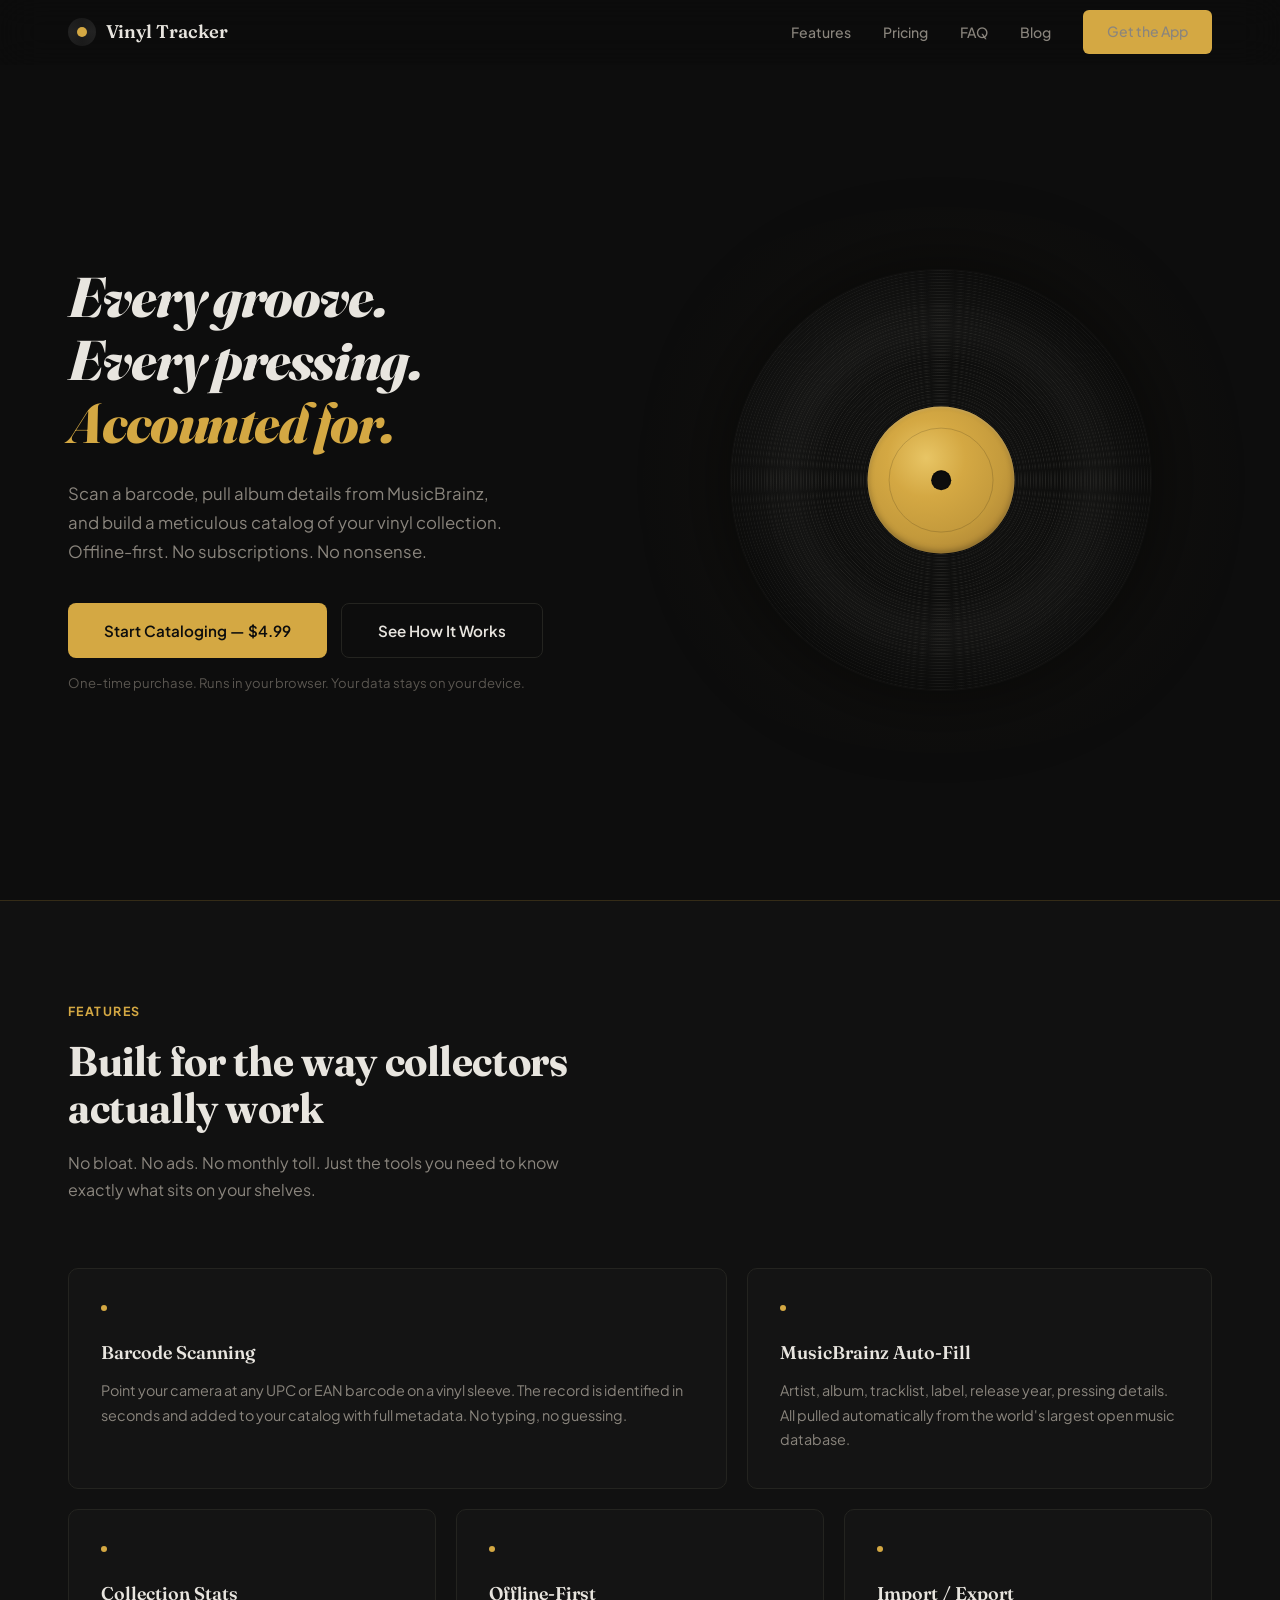
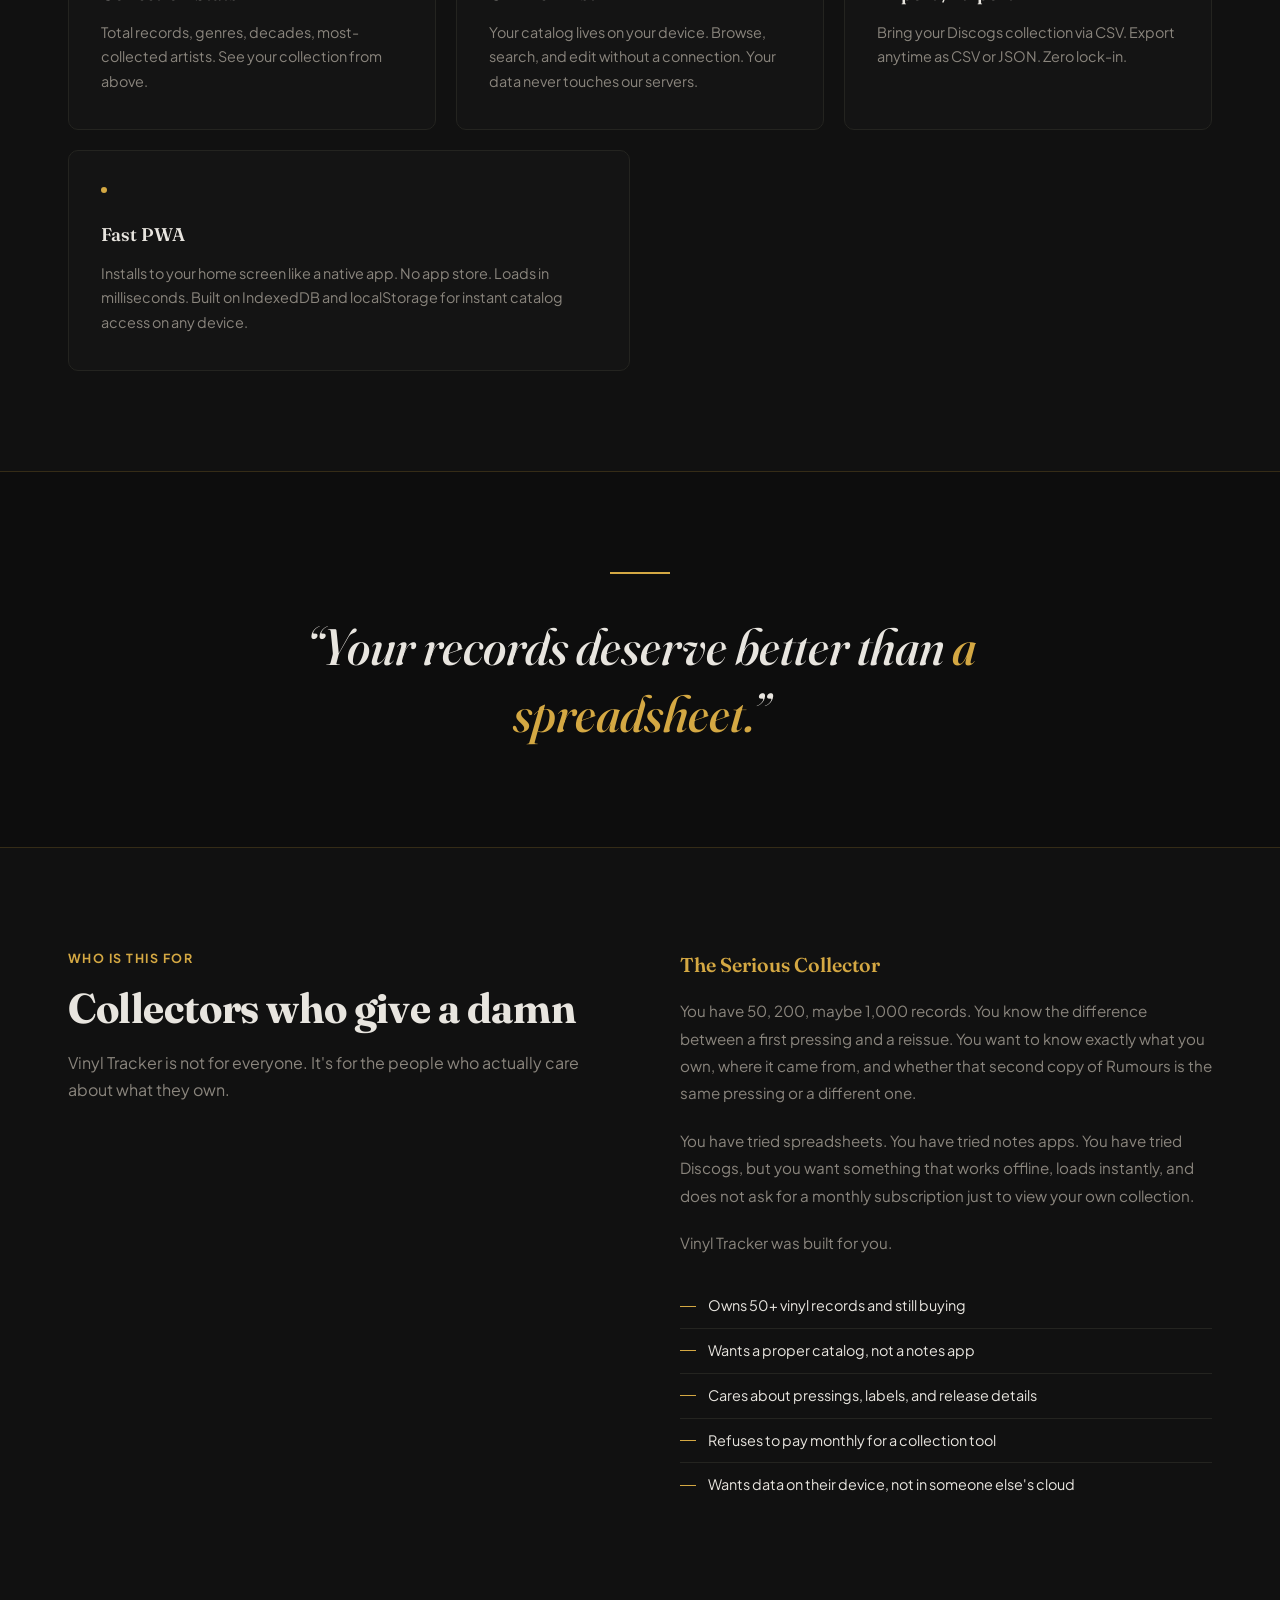
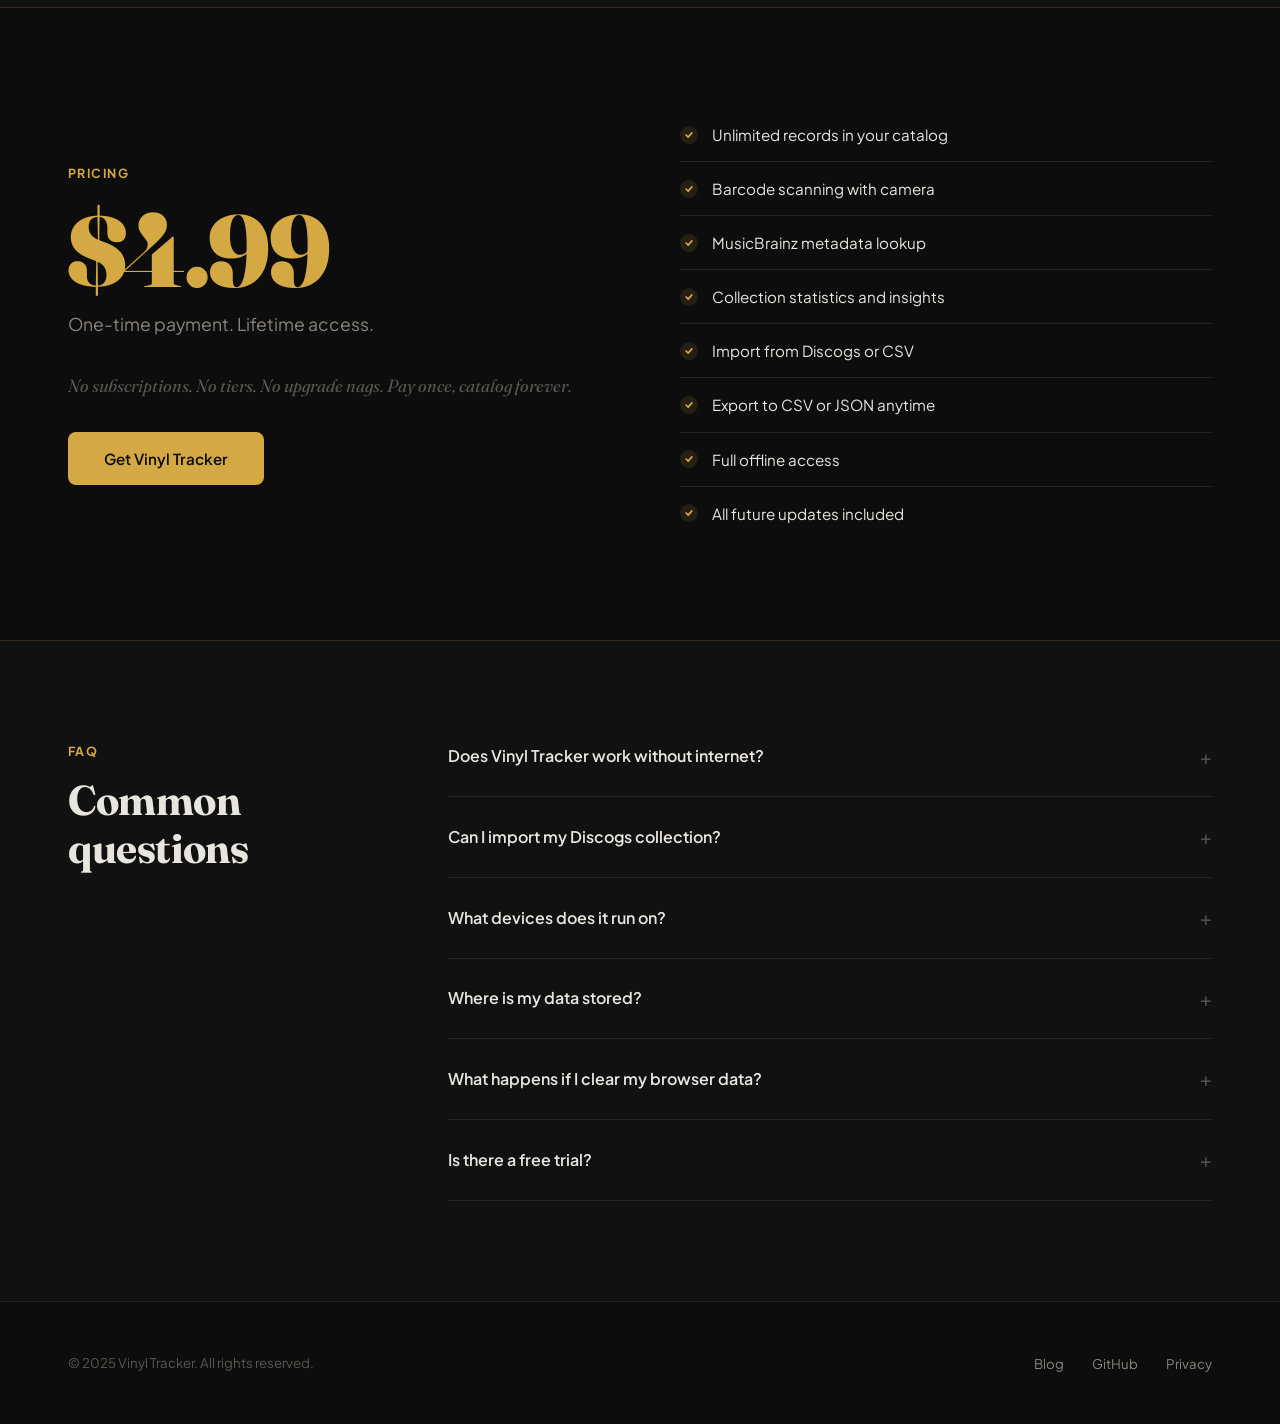
==== index.html @ 0a513fd3 "Redesign: new landing page with favicon" ====
<!DOCTYPE html>
<html lang="en">
<head>
    <meta charset="UTF-8">
    <meta name="viewport" content="width=device-width, initial-scale=1.0">
    <title>Vinyl Tracker — Catalog Your Record Collection Instantly</title>
    <meta name="description" content="Vinyl Tracker is the easiest way to catalog, organize, and track your vinyl record collection. Scan barcodes, get album details from MusicBrainz, and manage your collection offline.">
    <meta name="keywords" content="vinyl tracker, record collection app, vinyl catalog, barcode scanner vinyl, MusicBrainz, vinyl collection manager">
    <meta name="author" content="Vinyl Tracker">
    <meta name="robots" content="index, follow">
    <link rel="canonical" href="https://vinyltracker.app/">
    <meta property="og:type" content="website">
    <meta property="og:title" content="Vinyl Tracker — Catalog Your Record Collection Instantly">
    <meta property="og:description" content="Scan barcodes, pull album data from MusicBrainz, and manage your entire vinyl collection offline. One-time purchase, no subscriptions.">
    <meta property="og:url" content="https://vinyltracker.app/">
    <meta property="og:site_name" content="Vinyl Tracker">
    <meta property="og:image" content="https://vinyltracker.app/og-image.png">
    <meta property="og:image:width" content="1200">
    <meta property="og:image:height" content="630">
    <meta name="twitter:card" content="summary_large_image">
    <meta name="twitter:title" content="Vinyl Tracker — Catalog Your Record Collection Instantly">
    <meta name="twitter:description" content="Scan barcodes, pull album data from MusicBrainz, and manage your entire vinyl collection offline.">
    <meta name="twitter:image" content="https://vinyltracker.app/og-image.png">
    <link rel="icon" type="image/svg+xml" href="favicon.svg">
    <link rel="apple-touch-icon" href="apple-touch-icon.png">
    <script type="application/ld+json">
    {
        "@context": "https://schema.org",
        "@type": "SoftwareApplication",
        "name": "Vinyl Tracker",
        "description": "A progressive web app for vinyl record collectors. Scan barcodes, get album details from MusicBrainz, manage your collection offline.",
        "applicationCategory": "MultimediaApplication",
        "operatingSystem": "Web",
        "offers": {
            "@type": "Offer",
            "price": "4.99",
            "priceCurrency": "USD"
        },
        "featureList": ["Barcode scanning","MusicBrainz API integration","Offline-first architecture","Collection statistics","Import and export","Collection management"],
        "url": "https://vinyltracker.app"
    }
    </script>
    <link rel="preconnect" href="https://fonts.googleapis.com">
    <link rel="preconnect" href="https://fonts.gstatic.com" crossorigin>
    <link href="https://fonts.googleapis.com/css2?family=Fraunces:ital,opsz,wght@0,9..144,300..900;1,9..144,300..900&family=Plus+Jakarta+Sans:wght@400;500;600;700&display=swap" rel="stylesheet">
    <style>
        /* === RESET & VARIABLES === */
        *, *::before, *::after { margin: 0; padding: 0; box-sizing: border-box; }

        :root {
            --gold: #D4A843;
            --gold-dim: #C49A3C;
            --gold-dark: #a07830;
            --gold-glow: rgba(212, 168, 67, 0.12);
            --gold-glow-strong: rgba(212, 168, 67, 0.25);
            --bg-deep: #0D0D0D;
            --bg: #111111;
            --bg-raised: #141414;
            --bg-card: #1a1a1a;
            --bg-card-hover: #1f1f1f;
            --text: #e8e5df;
            --text-muted: #8a857d;
            --text-dim: #5a5650;
            --border: #242420;
            --border-gold: rgba(212, 168, 67, 0.15);
            --rule: rgba(212, 168, 67, 0.2);
            --font-display: 'Fraunces', Georgia, serif;
            --font-body: 'Plus Jakarta Sans', -apple-system, sans-serif;
        }

        html { scroll-behavior: smooth; }

        body {
            font-family: var(--font-body);
            background: var(--bg-deep);
            color: var(--text);
            line-height: 1.65;
            -webkit-font-smoothing: antialiased;
            -moz-osx-font-smoothing: grayscale;
        }

        a { color: inherit; text-decoration: none; }
        img { max-width: 100%; display: block; }

        .container {
            max-width: 1200px;
            margin: 0 auto;
            padding: 0 28px;
        }

        /* === SECTION DIVIDER === */
        .divider {
            border: none;
            height: 1px;
            background: var(--rule);
            margin: 0;
        }

        /* === NAV === */
        nav {
            position: fixed;
            top: 0;
            left: 0;
            right: 0;
            z-index: 100;
            background: rgba(13, 13, 13, 0.6);
            backdrop-filter: blur(20px);
            -webkit-backdrop-filter: blur(20px);
            border-bottom: 1px solid transparent;
            transition: background 0.3s, border-color 0.3s;
        }

        nav.scrolled {
            background: rgba(13, 13, 13, 0.95);
            border-bottom-color: var(--border);
        }

        nav .container {
            display: flex;
            align-items: center;
            justify-content: space-between;
            height: 64px;
        }

        .logo {
            font-family: var(--font-display);
            font-weight: 600;
            font-size: 1.15rem;
            display: flex;
            align-items: center;
            gap: 10px;
            color: var(--text);
        }

        .logo-mark {
            width: 28px;
            height: 28px;
            border-radius: 50%;
            background: conic-gradient(from 0deg, #1a1a1a, #222, #1a1a1a, #222, #1a1a1a);
            position: relative;
            display: flex;
            align-items: center;
            justify-content: center;
        }

        .logo-mark::after {
            content: '';
            width: 10px;
            height: 10px;
            border-radius: 50%;
            background: var(--gold);
        }

        .nav-links {
            display: flex;
            align-items: center;
            gap: 32px;
            list-style: none;
        }

        .nav-links a {
            font-size: 0.88rem;
            font-weight: 500;
            color: var(--text-muted);
            transition: color 0.2s;
        }

        .nav-links a:hover { color: var(--text); }

        .btn {
            display: inline-flex;
            align-items: center;
            justify-content: center;
            padding: 10px 24px;
            border-radius: 6px;
            font-weight: 600;
            font-size: 0.88rem;
            border: none;
            cursor: pointer;
            transition: all 0.25s;
            font-family: var(--font-body);
        }

        .btn-gold {
            background: var(--gold);
            color: #0D0D0D;
        }

        .btn-gold:hover {
            background: #e0b550;
            box-shadow: 0 4px 24px rgba(212, 168, 67, 0.3);
            transform: translateY(-1px);
        }

        .btn-outline {
            background: transparent;
            color: var(--text);
            border: 1px solid var(--border);
        }

        .btn-outline:hover {
            border-color: var(--gold-dim);
            color: var(--gold);
        }

        .btn-lg {
            padding: 14px 36px;
            font-size: 0.95rem;
            border-radius: 8px;
        }

        .menu-toggle {
            display: none;
            background: none;
            border: none;
            color: var(--text);
            cursor: pointer;
            padding: 4px;
        }

        /* === HERO SPLIT SCREEN === */
        .hero {
            padding: 140px 0 80px;
            min-height: 100vh;
            display: flex;
            align-items: center;
            position: relative;
            overflow: hidden;
        }

        .hero .container {
            display: grid;
            grid-template-columns: 1fr 1fr;
            gap: 60px;
            align-items: center;
            width: 100%;
        }

        .hero-content {
            max-width: 540px;
        }

        .hero h1 {
            font-family: var(--font-display);
            font-size: clamp(2.4rem, 4.5vw, 3.5rem);
            font-weight: 800;
            line-height: 1.12;
            letter-spacing: -0.02em;
            margin-bottom: 24px;
            color: var(--text);
            font-style: italic;
            font-variation-settings: 'opsz' 144;
        }

        .hero h1 .gold {
            color: var(--gold);
        }

        .hero-sub {
            font-size: 1.05rem;
            color: var(--text-muted);
            line-height: 1.75;
            margin-bottom: 36px;
            max-width: 440px;
        }

        .hero-buttons {
            display: flex;
            gap: 14px;
            flex-wrap: wrap;
        }

        .hero-price-note {
            margin-top: 14px;
            font-size: 0.82rem;
            color: var(--text-dim);
        }

        /* === VINYL RECORD VISUAL === */
        .hero-visual {
            display: flex;
            align-items: center;
            justify-content: center;
            position: relative;
        }

        .vinyl-record {
            width: min(420px, 40vw);
            height: min(420px, 40vw);
            border-radius: 50%;
            position: relative;
            animation: spin 20s linear infinite;
            flex-shrink: 0;
        }

        @keyframes spin {
            from { transform: rotate(0deg); }
            to { transform: rotate(360deg); }
        }

        .vinyl-record .disc {
            position: absolute;
            inset: 0;
            border-radius: 50%;
            background:
                repeating-radial-gradient(
                    circle at center,
                    transparent 0px,
                    transparent 2px,
                    rgba(40, 40, 38, 0.6) 2.5px,
                    transparent 3px
                ),
                radial-gradient(
                    circle at center,
                    #1a1a18 0%,
                    #111110 20%,
                    #0e0e0d 40%,
                    #151514 50%,
                    #111110 60%,
                    #0e0e0d 80%,
                    #1a1a18 100%
                );
            box-shadow:
                inset 0 0 60px rgba(0, 0, 0, 0.5),
                0 0 80px rgba(0, 0, 0, 0.6),
                0 0 0 1px rgba(255, 255, 255, 0.03);
        }

        /* Subtle light reflection on the record surface */
        .vinyl-record .disc::before {
            content: '';
            position: absolute;
            inset: 0;
            border-radius: 50%;
            background: linear-gradient(
                135deg,
                rgba(255, 255, 255, 0.03) 0%,
                transparent 40%,
                transparent 60%,
                rgba(255, 255, 255, 0.015) 100%
            );
            z-index: 1;
        }

        /* Extra groove detail */
        .vinyl-record .disc::after {
            content: '';
            position: absolute;
            inset: 8%;
            border-radius: 50%;
            background: repeating-radial-gradient(
                circle at center,
                transparent 0px,
                transparent 4px,
                rgba(50, 48, 44, 0.3) 4.5px,
                transparent 5px
            );
            z-index: 1;
        }

        .vinyl-record .label {
            position: absolute;
            top: 50%;
            left: 50%;
            transform: translate(-50%, -50%);
            width: 35%;
            height: 35%;
            border-radius: 50%;
            background: radial-gradient(
                circle at 40% 35%,
                #e8c565 0%,
                #D4A843 30%,
                #C49A3C 60%,
                #a07830 100%
            );
            z-index: 2;
            box-shadow:
                inset 0 1px 3px rgba(255, 255, 255, 0.2),
                inset 0 -2px 6px rgba(0, 0, 0, 0.3),
                0 0 0 1px rgba(0, 0, 0, 0.3);
        }

        .vinyl-record .label::before {
            content: '';
            position: absolute;
            top: 50%;
            left: 50%;
            transform: translate(-50%, -50%);
            width: 14%;
            height: 14%;
            border-radius: 50%;
            background: var(--bg-deep);
            box-shadow: inset 0 1px 2px rgba(0, 0, 0, 0.5);
            z-index: 3;
        }

        /* Label text ring */
        .vinyl-record .label::after {
            content: '';
            position: absolute;
            top: 50%;
            left: 50%;
            transform: translate(-50%, -50%);
            width: 72%;
            height: 72%;
            border-radius: 50%;
            border: 0.5px solid rgba(0, 0, 0, 0.15);
            z-index: 3;
        }

        /* Ambient glow behind the record */
        .hero-visual::before {
            content: '';
            position: absolute;
            width: 130%;
            height: 130%;
            border-radius: 50%;
            background: radial-gradient(
                circle,
                rgba(212, 168, 67, 0.06) 0%,
                rgba(212, 168, 67, 0.02) 40%,
                transparent 70%
            );
            z-index: -1;
        }

        /* === FEATURES OFFSET GRID === */
        .features-section {
            padding: 100px 0;
            background: var(--bg);
        }

        .features-section .section-intro {
            margin-bottom: 64px;
            max-width: 500px;
        }

        .section-label {
            font-family: var(--font-body);
            font-size: 0.78rem;
            font-weight: 700;
            color: var(--gold);
            text-transform: uppercase;
            letter-spacing: 0.12em;
            margin-bottom: 16px;
        }

        .section-title {
            font-family: var(--font-display);
            font-size: clamp(1.8rem, 3.5vw, 2.6rem);
            font-weight: 700;
            line-height: 1.15;
            letter-spacing: -0.01em;
            margin-bottom: 16px;
            font-variation-settings: 'opsz' 72;
        }

        .section-sub {
            color: var(--text-muted);
            font-size: 1rem;
            line-height: 1.7;
        }

        .features-grid {
            display: grid;
            grid-template-columns: repeat(12, 1fr);
            grid-template-rows: auto;
            gap: 20px;
        }

        .feature-item {
            background: var(--bg-raised);
            border: 1px solid var(--border);
            border-radius: 10px;
            padding: 36px 32px;
            transition: border-color 0.3s, transform 0.3s;
        }

        .feature-item:hover {
            border-color: var(--border-gold);
            transform: translateY(-2px);
        }

        .feature-item:nth-child(1) { grid-column: 1 / 8; }
        .feature-item:nth-child(2) { grid-column: 8 / 13; }
        .feature-item:nth-child(3) { grid-column: 1 / 5; }
        .feature-item:nth-child(4) { grid-column: 5 / 9; }
        .feature-item:nth-child(5) { grid-column: 9 / 13; }
        .feature-item:nth-child(6) { grid-column: 1 / 7; }

        .feature-item .feature-marker {
            display: inline-block;
            width: 6px;
            height: 6px;
            border-radius: 50%;
            background: var(--gold);
            margin-bottom: 20px;
        }

        .feature-item h3 {
            font-family: var(--font-display);
            font-size: 1.15rem;
            font-weight: 600;
            margin-bottom: 10px;
            font-variation-settings: 'opsz' 48;
        }

        .feature-item p {
            color: var(--text-muted);
            font-size: 0.9rem;
            line-height: 1.7;
        }

        /* === PULL QUOTE === */
        .pull-quote-section {
            padding: 100px 0;
            background: var(--bg-deep);
            text-align: center;
        }

        .pull-quote {
            font-family: var(--font-display);
            font-size: clamp(1.8rem, 4.5vw, 3.2rem);
            font-weight: 500;
            font-style: italic;
            line-height: 1.3;
            color: var(--text);
            max-width: 800px;
            margin: 0 auto;
            font-variation-settings: 'opsz' 144;
        }

        .pull-quote .gold { color: var(--gold); }

        .pull-quote-rule {
            width: 60px;
            height: 2px;
            background: var(--gold);
            border: none;
            margin: 0 auto 40px;
        }

        /* === WHO COLLECTS === */
        .persona-section {
            padding: 100px 0;
            background: var(--bg);
        }

        .persona-grid {
            display: grid;
            grid-template-columns: 1fr 1fr;
            gap: 80px;
            align-items: start;
        }

        .persona-text h3 {
            font-family: var(--font-display);
            font-size: 1.25rem;
            font-weight: 600;
            margin-bottom: 16px;
            color: var(--gold);
            font-variation-settings: 'opsz' 48;
        }

        .persona-text p {
            color: var(--text-muted);
            font-size: 0.95rem;
            line-height: 1.8;
            margin-bottom: 20px;
        }

        .persona-text p:last-child { margin-bottom: 0; }

        .persona-traits {
            list-style: none;
            margin-top: 28px;
        }

        .persona-traits li {
            padding: 10px 0;
            font-size: 0.9rem;
            color: var(--text);
            border-bottom: 1px solid var(--border);
            display: flex;
            align-items: center;
            gap: 12px;
        }

        .persona-traits li:last-child { border-bottom: none; }

        .trait-dash {
            width: 16px;
            height: 1px;
            background: var(--gold);
            flex-shrink: 0;
        }

        /* === PRICING SPLIT === */
        .pricing-section {
            padding: 100px 0;
            background: var(--bg-deep);
        }

        .pricing-split {
            display: grid;
            grid-template-columns: 1fr 1fr;
            gap: 80px;
            align-items: center;
        }

        .pricing-amount {
            text-align: left;
        }

        .pricing-amount .price-tag {
            font-family: var(--font-display);
            font-size: clamp(4rem, 8vw, 6.5rem);
            font-weight: 900;
            color: var(--gold);
            line-height: 1;
            letter-spacing: -0.03em;
            font-variation-settings: 'opsz' 144;
        }

        .pricing-amount .price-label {
            font-size: 1.1rem;
            color: var(--text-muted);
            margin-top: 8px;
            margin-bottom: 32px;
        }

        .pricing-amount .price-tagline {
            font-family: var(--font-display);
            font-size: 1.1rem;
            font-style: italic;
            color: var(--text-dim);
            margin-bottom: 32px;
            font-variation-settings: 'opsz' 72;
        }

        .pricing-features {
            list-style: none;
        }

        .pricing-features li {
            padding: 14px 0;
            font-size: 0.95rem;
            display: flex;
            align-items: center;
            gap: 14px;
            border-bottom: 1px solid var(--border);
            color: var(--text);
        }

        .pricing-features li:last-child { border-bottom: none; }

        .check-mark {
            width: 18px;
            height: 18px;
            border-radius: 50%;
            background: var(--gold-glow);
            display: flex;
            align-items: center;
            justify-content: center;
            flex-shrink: 0;
        }

        .check-mark svg {
            width: 10px;
            height: 10px;
        }

        /* === FAQ === */
        .faq-section {
            padding: 100px 0;
            background: var(--bg);
        }

        .faq-layout {
            display: grid;
            grid-template-columns: 300px 1fr;
            gap: 80px;
            align-items: start;
        }

        .faq-list {
            width: 100%;
        }

        .faq-item {
            border-bottom: 1px solid var(--border);
            padding: 24px 0;
        }

        .faq-item:first-child { padding-top: 0; }

        .faq-item summary {
            font-weight: 600;
            font-size: 1rem;
            cursor: pointer;
            list-style: none;
            display: flex;
            justify-content: space-between;
            align-items: center;
            gap: 16px;
            color: var(--text);
            transition: color 0.2s;
        }

        .faq-item summary:hover { color: var(--gold); }

        .faq-item summary::-webkit-details-marker { display: none; }

        .faq-item summary::after {
            content: '+';
            font-size: 1.2rem;
            color: var(--text-dim);
            flex-shrink: 0;
            font-weight: 400;
            transition: transform 0.2s;
        }

        .faq-item[open] summary::after {
            content: '\2212';
        }

        .faq-item p {
            color: var(--text-muted);
            font-size: 0.92rem;
            margin-top: 14px;
            line-height: 1.75;
        }

        /* === FOOTER === */
        footer {
            border-top: 1px solid var(--border);
            padding: 48px 0;
            background: var(--bg-deep);
        }

        .footer-inner {
            display: flex;
            justify-content: space-between;
            align-items: center;
            flex-wrap: wrap;
            gap: 16px;
        }

        .footer-copy {
            font-size: 0.83rem;
            color: var(--text-dim);
        }

        .footer-links {
            display: flex;
            gap: 28px;
            list-style: none;
        }

        .footer-links a {
            font-size: 0.83rem;
            color: var(--text-muted);
            transition: color 0.2s;
        }

        .footer-links a:hover { color: var(--gold); }

        /* === RESPONSIVE === */
        @media (max-width: 960px) {
            .hero .container {
                grid-template-columns: 1fr;
                gap: 48px;
                text-align: center;
            }

            .hero-content {
                max-width: 100%;
                order: 2;
            }

            .hero-visual {
                order: 1;
            }

            .hero-sub {
                max-width: 100%;
                margin-left: auto;
                margin-right: auto;
            }

            .hero-buttons {
                justify-content: center;
            }

            .vinyl-record {
                width: min(300px, 60vw);
                height: min(300px, 60vw);
            }

            .features-grid {
                grid-template-columns: 1fr 1fr;
            }

            .feature-item:nth-child(1),
            .feature-item:nth-child(2),
            .feature-item:nth-child(3),
            .feature-item:nth-child(4),
            .feature-item:nth-child(5),
            .feature-item:nth-child(6) {
                grid-column: auto;
            }

            .persona-grid,
            .pricing-split,
            .faq-layout {
                grid-template-columns: 1fr;
                gap: 40px;
            }

            .pricing-amount {
                text-align: center;
            }
        }

        @media (max-width: 640px) {
            .menu-toggle { display: block; }

            .nav-links {
                display: none;
                position: absolute;
                top: 64px;
                left: 0;
                right: 0;
                background: rgba(13, 13, 13, 0.98);
                backdrop-filter: blur(20px);
                flex-direction: column;
                padding: 24px 28px;
                gap: 16px;
                border-bottom: 1px solid var(--border);
            }

            .nav-links.open { display: flex; }

            .hero {
                padding: 120px 0 60px;
                min-height: auto;
            }

            .features-grid {
                grid-template-columns: 1fr;
            }

            .feature-item:nth-child(1),
            .feature-item:nth-child(2),
            .feature-item:nth-child(3),
            .feature-item:nth-child(4),
            .feature-item:nth-child(5),
            .feature-item:nth-child(6) {
                grid-column: 1;
            }

            .features-section,
            .pull-quote-section,
            .persona-section,
            .pricing-section,
            .faq-section {
                padding: 64px 0;
            }

            .hero-price-note {
                text-align: center;
            }
        }
    </style>
</head>
<body>

<!-- NAV -->
<nav id="main-nav">
    <div class="container">
        <a href="/" class="logo">
            <span class="logo-mark"></span>
            Vinyl Tracker
        </a>
        <button class="menu-toggle" onclick="document.querySelector('.nav-links').classList.toggle('open')" aria-label="Toggle menu">
            <svg width="22" height="22" viewBox="0 0 24 24" fill="none" stroke="currentColor" stroke-width="2">
                <line x1="3" y1="6" x2="21" y2="6"/><line x1="3" y1="12" x2="21" y2="12"/><line x1="3" y1="18" x2="21" y2="18"/>
            </svg>
        </button>
        <ul class="nav-links">
            <li><a href="#features">Features</a></li>
            <li><a href="#pricing">Pricing</a></li>
            <li><a href="#faq">FAQ</a></li>
            <li><a href="/blog/">Blog</a></li>
            <li><a href="https://xavierkain.github.io/vinyl-tracker/" class="btn btn-gold">Get the App</a></li>
        </ul>
    </div>
</nav>

<!-- HERO -->
<section class="hero" id="top">
    <div class="container">
        <div class="hero-content">
            <h1>Every groove.<br>Every pressing.<br><span class="gold">Accounted for.</span></h1>
            <p class="hero-sub">Scan a barcode, pull album details from MusicBrainz, and build a meticulous catalog of your vinyl collection. Offline-first. No subscriptions. No nonsense.</p>
            <div class="hero-buttons">
                <a href="https://xavierkain.github.io/vinyl-tracker/" class="btn btn-gold btn-lg">Start Cataloging &mdash; $4.99</a>
                <a href="#features" class="btn btn-outline btn-lg">See How It Works</a>
            </div>
            <p class="hero-price-note">One-time purchase. Runs in your browser. Your data stays on your device.</p>
        </div>
        <div class="hero-visual">
            <div class="vinyl-record">
                <div class="disc"></div>
                <div class="label"></div>
            </div>
        </div>
    </div>
</section>

<hr class="divider">

<!-- FEATURES -->
<section class="features-section" id="features">
    <div class="container">
        <div class="section-intro">
            <p class="section-label">Features</p>
            <h2 class="section-title">Built for the way collectors actually work</h2>
            <p class="section-sub">No bloat. No ads. No monthly toll. Just the tools you need to know exactly what sits on your shelves.</p>
        </div>
        <div class="features-grid">
            <div class="feature-item">
                <div class="feature-marker"></div>
                <h3>Barcode Scanning</h3>
                <p>Point your camera at any UPC or EAN barcode on a vinyl sleeve. The record is identified in seconds and added to your catalog with full metadata. No typing, no guessing.</p>
            </div>
            <div class="feature-item">
                <div class="feature-marker"></div>
                <h3>MusicBrainz Auto-Fill</h3>
                <p>Artist, album, tracklist, label, release year, pressing details. All pulled automatically from the world's largest open music database.</p>
            </div>
            <div class="feature-item">
                <div class="feature-marker"></div>
                <h3>Collection Stats</h3>
                <p>Total records, genres, decades, most-collected artists. See your collection from above.</p>
            </div>
            <div class="feature-item">
                <div class="feature-marker"></div>
                <h3>Offline-First</h3>
                <p>Your catalog lives on your device. Browse, search, and edit without a connection. Your data never touches our servers.</p>
            </div>
            <div class="feature-item">
                <div class="feature-marker"></div>
                <h3>Import / Export</h3>
                <p>Bring your Discogs collection via CSV. Export anytime as CSV or JSON. Zero lock-in.</p>
            </div>
            <div class="feature-item">
                <div class="feature-marker"></div>
                <h3>Fast PWA</h3>
                <p>Installs to your home screen like a native app. No app store. Loads in milliseconds. Built on IndexedDB and localStorage for instant catalog access on any device.</p>
            </div>
        </div>
    </div>
</section>

<hr class="divider">

<!-- PULL QUOTE -->
<section class="pull-quote-section">
    <div class="container">
        <hr class="pull-quote-rule">
        <blockquote class="pull-quote">
            &ldquo;Your records deserve better than <span class="gold">a spreadsheet.</span>&rdquo;
        </blockquote>
    </div>
</section>

<hr class="divider">

<!-- WHO COLLECTS -->
<section class="persona-section" id="who">
    <div class="container">
        <div class="persona-grid">
            <div>
                <p class="section-label">Who is this for</p>
                <h2 class="section-title">Collectors who give a damn</h2>
                <p class="section-sub">Vinyl Tracker is not for everyone. It's for the people who actually care about what they own.</p>
            </div>
            <div class="persona-text">
                <h3>The Serious Collector</h3>
                <p>You have 50, 200, maybe 1,000 records. You know the difference between a first pressing and a reissue. You want to know exactly what you own, where it came from, and whether that second copy of Rumours is the same pressing or a different one.</p>
                <p>You have tried spreadsheets. You have tried notes apps. You have tried Discogs, but you want something that works offline, loads instantly, and does not ask for a monthly subscription just to view your own collection.</p>
                <p>Vinyl Tracker was built for you.</p>
                <ul class="persona-traits">
                    <li><span class="trait-dash"></span> Owns 50+ vinyl records and still buying</li>
                    <li><span class="trait-dash"></span> Wants a proper catalog, not a notes app</li>
                    <li><span class="trait-dash"></span> Cares about pressings, labels, and release details</li>
                    <li><span class="trait-dash"></span> Refuses to pay monthly for a collection tool</li>
                    <li><span class="trait-dash"></span> Wants data on their device, not in someone else's cloud</li>
                </ul>
            </div>
        </div>
    </div>
</section>

<hr class="divider">

<!-- PRICING -->
<section class="pricing-section" id="pricing">
    <div class="container">
        <div class="pricing-split">
            <div class="pricing-amount">
                <p class="section-label">Pricing</p>
                <div class="price-tag">$4.99</div>
                <p class="price-label">One-time payment. Lifetime access.</p>
                <p class="price-tagline">No subscriptions. No tiers. No upgrade nags. Pay once, catalog forever.</p>
                <a href="https://xavierkain.github.io/vinyl-tracker/" class="btn btn-gold btn-lg">Get Vinyl Tracker</a>
            </div>
            <div>
                <ul class="pricing-features">
                    <li>
                        <span class="check-mark"><svg viewBox="0 0 12 12" fill="none" stroke="#D4A843" stroke-width="2" stroke-linecap="round" stroke-linejoin="round"><polyline points="2.5 6 5 8.5 9.5 3.5"/></svg></span>
                        Unlimited records in your catalog
                    </li>
                    <li>
                        <span class="check-mark"><svg viewBox="0 0 12 12" fill="none" stroke="#D4A843" stroke-width="2" stroke-linecap="round" stroke-linejoin="round"><polyline points="2.5 6 5 8.5 9.5 3.5"/></svg></span>
                        Barcode scanning with camera
                    </li>
                    <li>
                        <span class="check-mark"><svg viewBox="0 0 12 12" fill="none" stroke="#D4A843" stroke-width="2" stroke-linecap="round" stroke-linejoin="round"><polyline points="2.5 6 5 8.5 9.5 3.5"/></svg></span>
                        MusicBrainz metadata lookup
                    </li>
                    <li>
                        <span class="check-mark"><svg viewBox="0 0 12 12" fill="none" stroke="#D4A843" stroke-width="2" stroke-linecap="round" stroke-linejoin="round"><polyline points="2.5 6 5 8.5 9.5 3.5"/></svg></span>
                        Collection statistics and insights
                    </li>
                    <li>
                        <span class="check-mark"><svg viewBox="0 0 12 12" fill="none" stroke="#D4A843" stroke-width="2" stroke-linecap="round" stroke-linejoin="round"><polyline points="2.5 6 5 8.5 9.5 3.5"/></svg></span>
                        Import from Discogs or CSV
                    </li>
                    <li>
                        <span class="check-mark"><svg viewBox="0 0 12 12" fill="none" stroke="#D4A843" stroke-width="2" stroke-linecap="round" stroke-linejoin="round"><polyline points="2.5 6 5 8.5 9.5 3.5"/></svg></span>
                        Export to CSV or JSON anytime
                    </li>
                    <li>
                        <span class="check-mark"><svg viewBox="0 0 12 12" fill="none" stroke="#D4A843" stroke-width="2" stroke-linecap="round" stroke-linejoin="round"><polyline points="2.5 6 5 8.5 9.5 3.5"/></svg></span>
                        Full offline access
                    </li>
                    <li>
                        <span class="check-mark"><svg viewBox="0 0 12 12" fill="none" stroke="#D4A843" stroke-width="2" stroke-linecap="round" stroke-linejoin="round"><polyline points="2.5 6 5 8.5 9.5 3.5"/></svg></span>
                        All future updates included
                    </li>
                </ul>
            </div>
        </div>
    </div>
</section>

<hr class="divider">

<!-- FAQ -->
<section class="faq-section" id="faq">
    <div class="container">
        <div class="faq-layout">
            <div>
                <p class="section-label">FAQ</p>
                <h2 class="section-title">Common questions</h2>
            </div>
            <div class="faq-list">
                <details class="faq-item">
                    <summary>Does Vinyl Tracker work without internet?</summary>
                    <p>Yes. Vinyl Tracker is built offline-first. Your entire collection is stored locally on your device using IndexedDB and localStorage. You can browse, search, and edit your catalog without any internet connection. You only need internet when scanning a new barcode to fetch album data from MusicBrainz.</p>
                </details>
                <details class="faq-item">
                    <summary>Can I import my Discogs collection?</summary>
                    <p>Absolutely. Export your Discogs collection as a CSV file and import it directly into Vinyl Tracker. The app will match your records against MusicBrainz to fill in any missing metadata. You can also import from any standard CSV format.</p>
                </details>
                <details class="faq-item">
                    <summary>What devices does it run on?</summary>
                    <p>Vinyl Tracker is a Progressive Web App (PWA), so it runs in any modern browser on any device: iPhone, Android, iPad, laptop, desktop. Install it to your home screen for a native app experience. No app store required.</p>
                </details>
                <details class="faq-item">
                    <summary>Where is my data stored?</summary>
                    <p>Your data lives entirely on your device. There are no servers storing your collection. You can export your entire catalog as JSON or CSV at any time for backup. Your data is yours; it is never uploaded, never sold, never lost on someone else's server.</p>
                </details>
                <details class="faq-item">
                    <summary>What happens if I clear my browser data?</summary>
                    <p>Since your collection is stored in your browser's local storage, clearing browser data would remove it. That's why we include full export functionality. We recommend exporting a backup periodically. You can re-import it instantly if needed.</p>
                </details>
                <details class="faq-item">
                    <summary>Is there a free trial?</summary>
                    <p>Vinyl Tracker is a one-time $4.99 purchase. There is no trial, but there is also no subscription, no ads, and no hidden costs. You pay once and own it forever. If you catalog even a handful of records with it, it has already paid for itself in time saved.</p>
                </details>
            </div>
        </div>
    </div>
</section>

<!-- FOOTER -->
<footer>
    <div class="container">
        <div class="footer-inner">
            <span class="footer-copy">&copy; 2025 Vinyl Tracker. All rights reserved.</span>
            <ul class="footer-links">
                <li><a href="/blog/">Blog</a></li>
                <li><a href="https://github.com/xavierkain/vinyl-tracker">GitHub</a></li>
                <li><a href="https://xavierkain.github.io/vinyl-tracker/">Privacy</a></li>
            </ul>
        </div>
    </div>
</footer>

<script>
    // Sticky nav opacity on scroll
    (function() {
        var nav = document.getElementById('main-nav');
        var scrolled = false;
        function onScroll() {
            var shouldBeScrolled = window.scrollY > 40;
            if (shouldBeScrolled !== scrolled) {
                scrolled = shouldBeScrolled;
                if (scrolled) {
                    nav.classList.add('scrolled');
                } else {
                    nav.classList.remove('scrolled');
                }
            }
        }
        window.addEventListener('scroll', onScroll, { passive: true });
        onScroll();
    })();
</script>

</body>
</html>
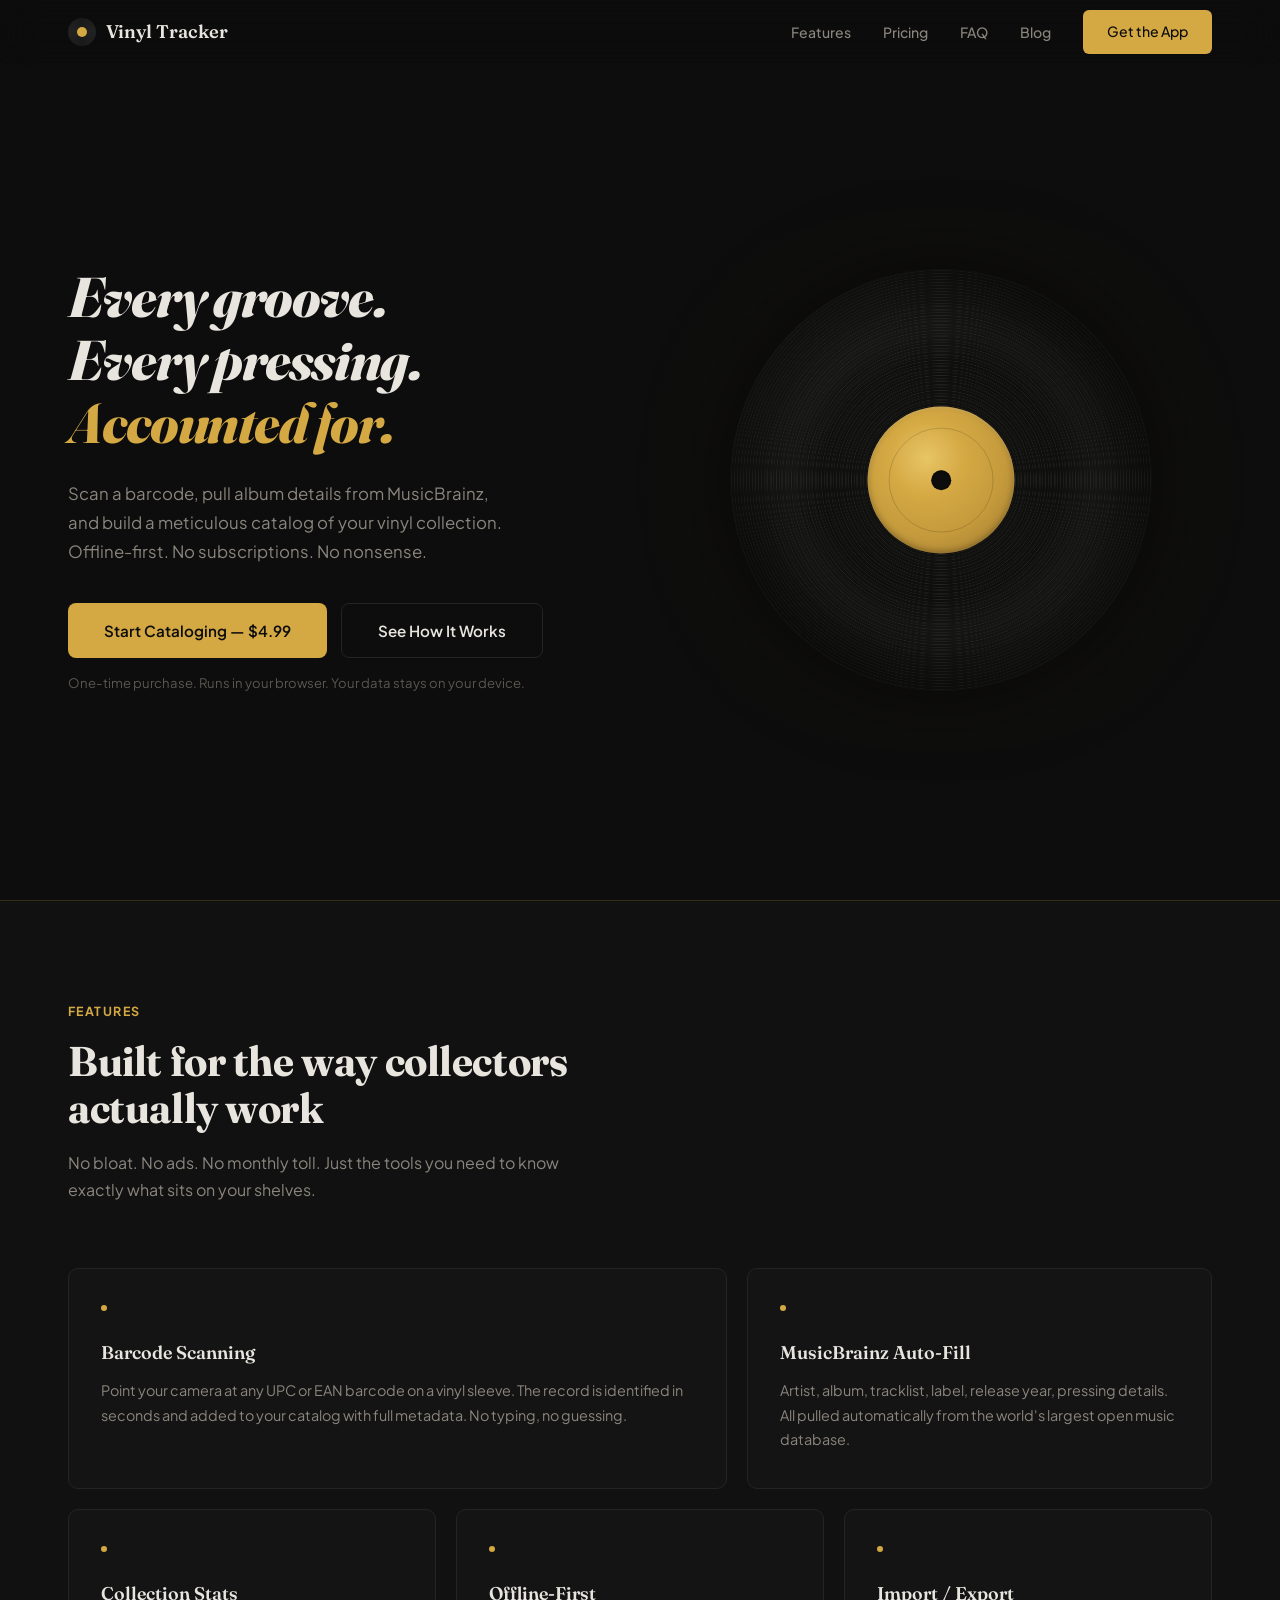
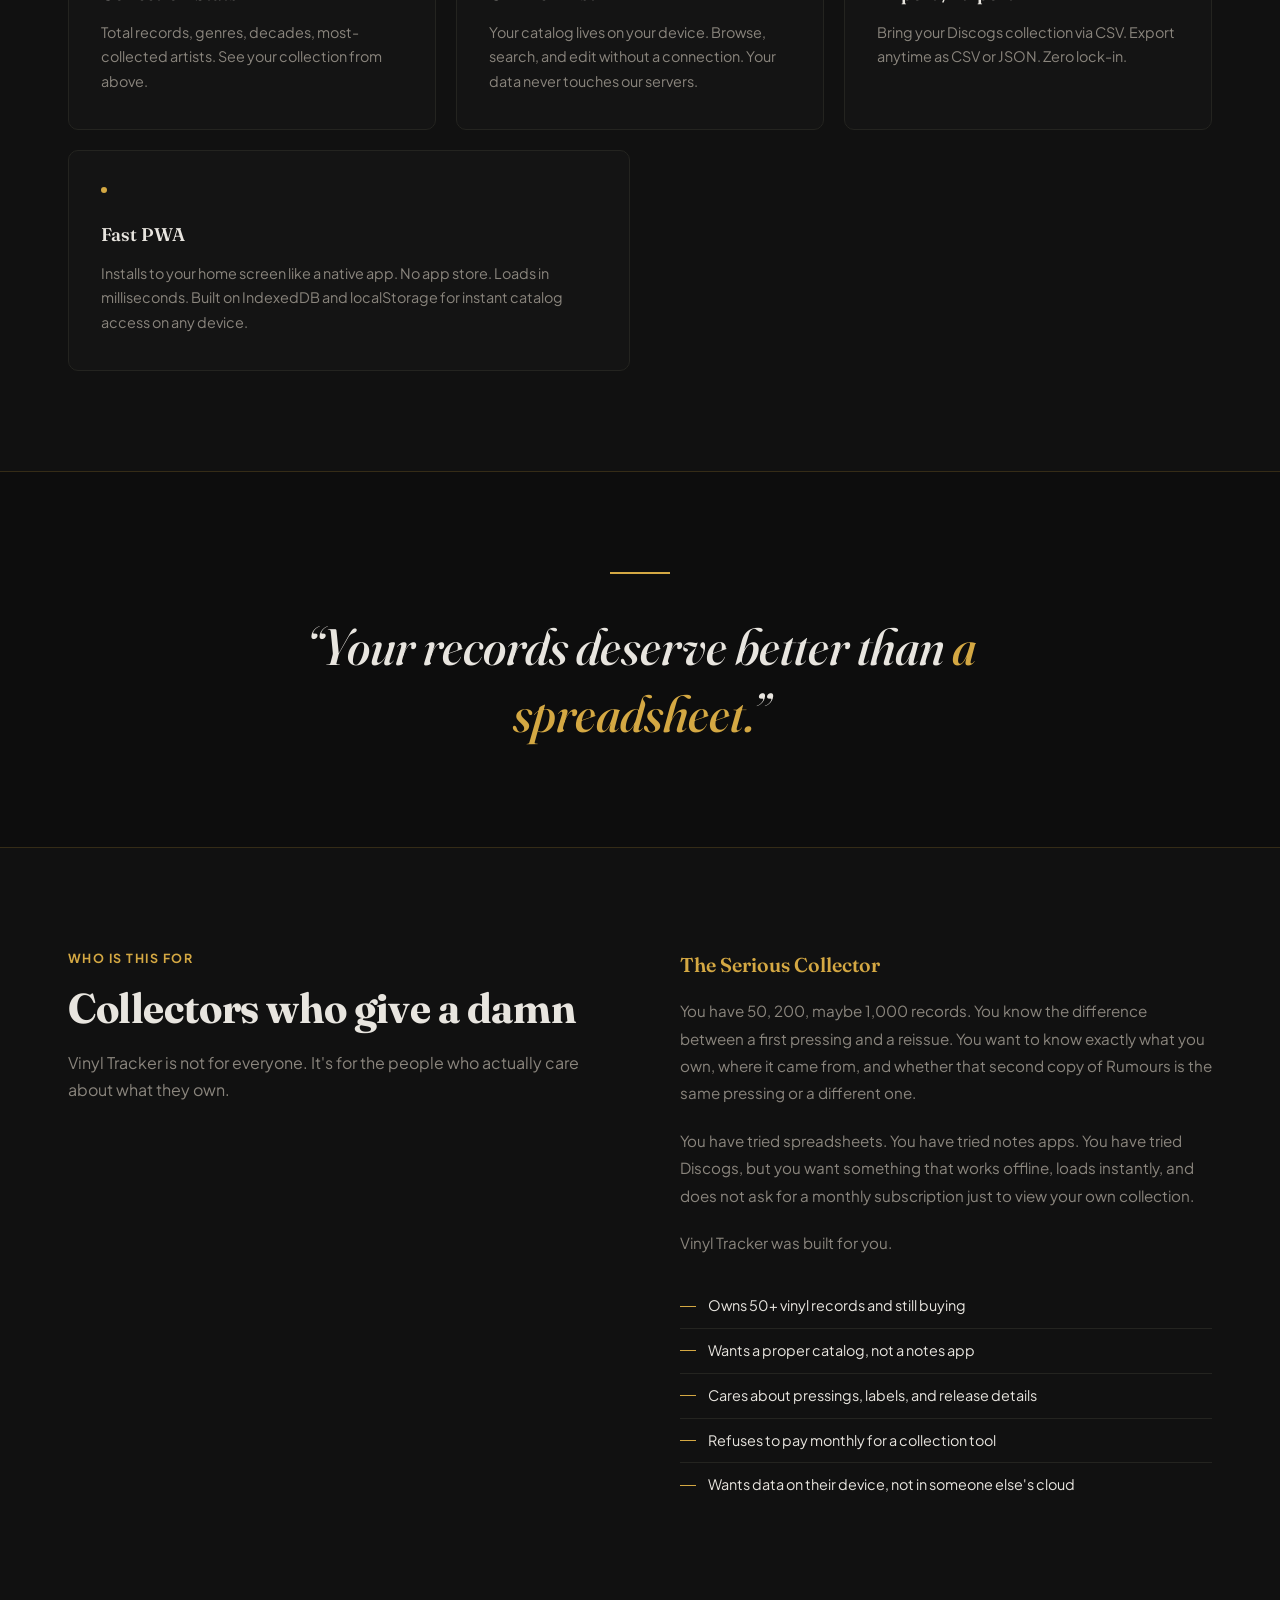
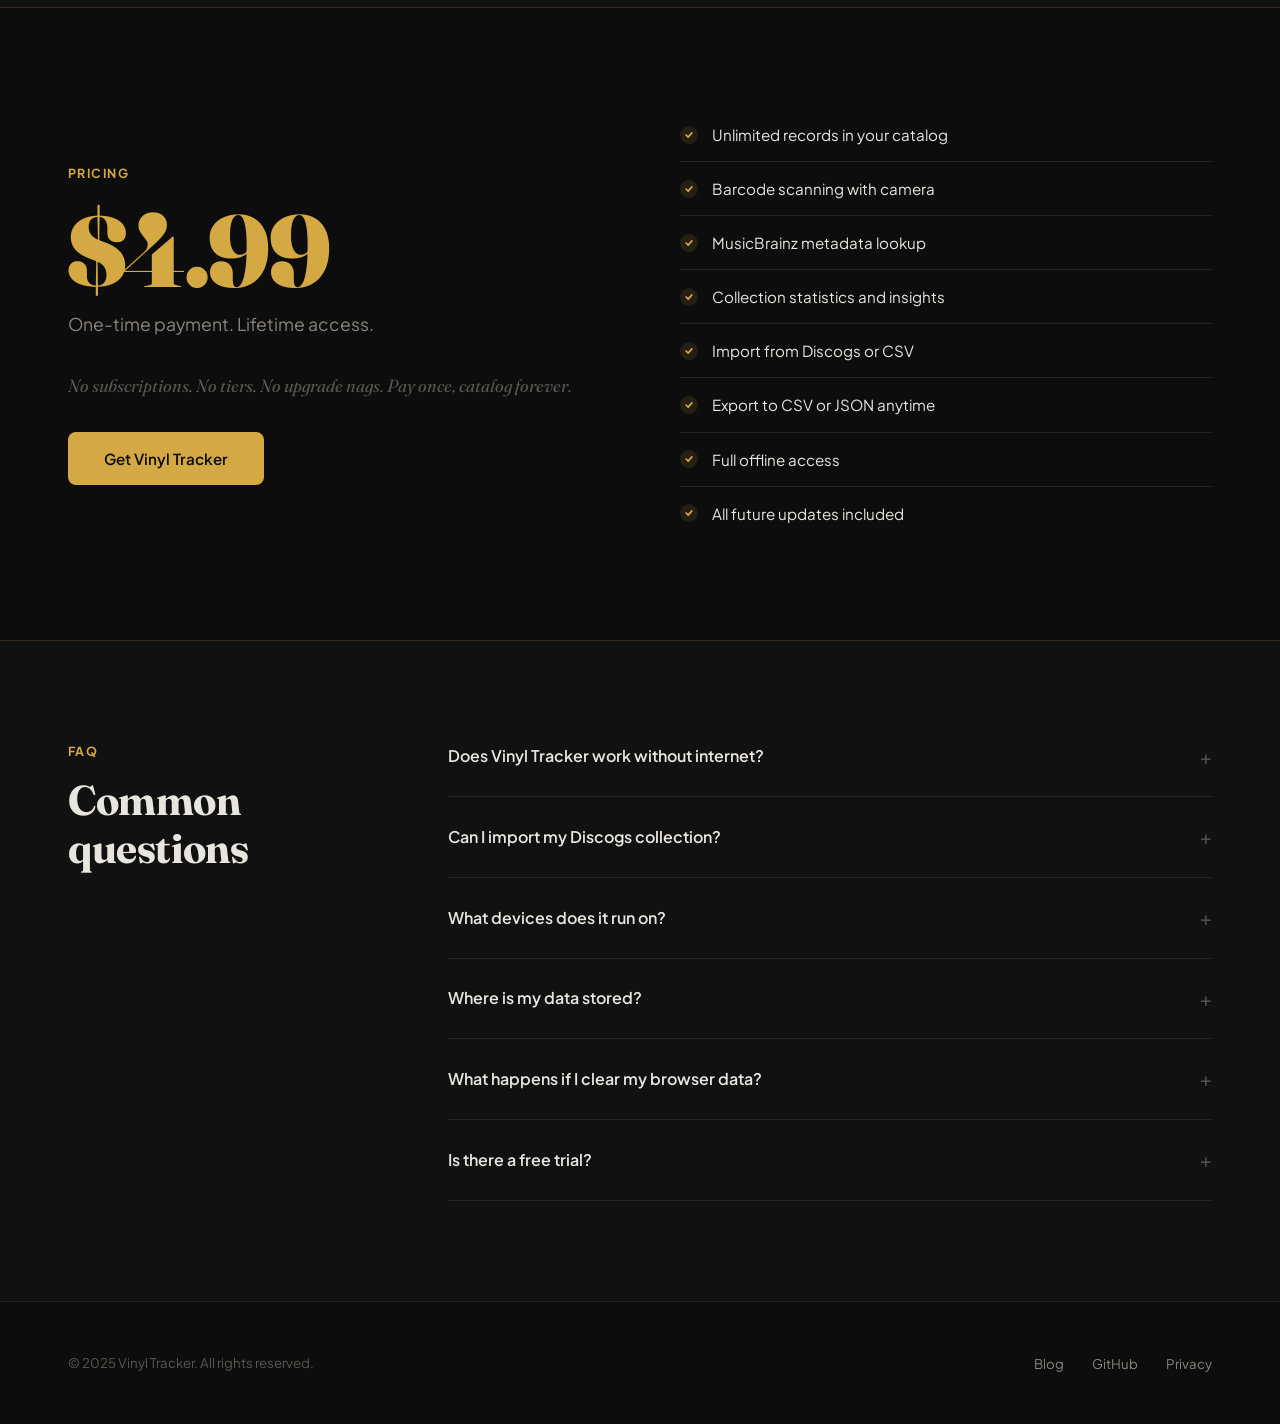
==== commit 069e04d2: "Fix: btn-gold text color, unified nav in blog, article styling" ====
--- a/index.html
+++ b/index.html
@@ -8,19 +8,19 @@
     <meta name="keywords" content="vinyl tracker, record collection app, vinyl catalog, barcode scanner vinyl, MusicBrainz, vinyl collection manager">
     <meta name="author" content="Vinyl Tracker">
     <meta name="robots" content="index, follow">
-    <link rel="canonical" href="https://vinyltracker.app/">
+    <link rel="canonical" href="./app/">
     <meta property="og:type" content="website">
     <meta property="og:title" content="Vinyl Tracker — Catalog Your Record Collection Instantly">
     <meta property="og:description" content="Scan barcodes, pull album data from MusicBrainz, and manage your entire vinyl collection offline. One-time purchase, no subscriptions.">
-    <meta property="og:url" content="https://vinyltracker.app/">
+    <meta property="og:url" content="./app/">
     <meta property="og:site_name" content="Vinyl Tracker">
-    <meta property="og:image" content="https://vinyltracker.app/og-image.png">
+    <meta property="og:image" content="./app/og-image.png">
     <meta property="og:image:width" content="1200">
     <meta property="og:image:height" content="630">
     <meta name="twitter:card" content="summary_large_image">
     <meta name="twitter:title" content="Vinyl Tracker — Catalog Your Record Collection Instantly">
     <meta name="twitter:description" content="Scan barcodes, pull album data from MusicBrainz, and manage your entire vinyl collection offline.">
-    <meta name="twitter:image" content="https://vinyltracker.app/og-image.png">
+    <meta name="twitter:image" content="./app/og-image.png">
     <link rel="icon" type="image/svg+xml" href="favicon.svg">
     <link rel="apple-touch-icon" href="apple-touch-icon.png">
     <script type="application/ld+json">
@@ -181,9 +181,9 @@
             font-family: var(--font-body);
         }
 
-        .btn-gold {
+        .btn-gold, a.btn-gold {
             background: var(--gold);
-            color: #0D0D0D;
+            color: #0D0D0D !important;
         }
 
         .btn-gold:hover {
@@ -878,7 +878,7 @@
 <!-- NAV -->
 <nav id="main-nav">
     <div class="container">
-        <a href="/" class="logo">
+        <a href="/vinyl-tracker/" class="logo">
             <span class="logo-mark"></span>
             Vinyl Tracker
         </a>
@@ -891,8 +891,8 @@
             <li><a href="#features">Features</a></li>
             <li><a href="#pricing">Pricing</a></li>
             <li><a href="#faq">FAQ</a></li>
-            <li><a href="/blog/">Blog</a></li>
-            <li><a href="https://xavierkain.github.io/vinyl-tracker/" class="btn btn-gold">Get the App</a></li>
+            <li><a href="/vinyl-tracker/blog/">Blog</a></li>
+            <li><a href="./app/" class="btn btn-gold">Get the App</a></li>
         </ul>
     </div>
 </nav>
@@ -904,7 +904,7 @@
             <h1>Every groove.<br>Every pressing.<br><span class="gold">Accounted for.</span></h1>
             <p class="hero-sub">Scan a barcode, pull album details from MusicBrainz, and build a meticulous catalog of your vinyl collection. Offline-first. No subscriptions. No nonsense.</p>
             <div class="hero-buttons">
-                <a href="https://xavierkain.github.io/vinyl-tracker/" class="btn btn-gold btn-lg">Start Cataloging &mdash; $4.99</a>
+                <a href="./app/" class="btn btn-gold btn-lg">Start Cataloging &mdash; $4.99</a>
                 <a href="#features" class="btn btn-outline btn-lg">See How It Works</a>
             </div>
             <p class="hero-price-note">One-time purchase. Runs in your browser. Your data stays on your device.</p>
@@ -1014,7 +1014,7 @@
                 <div class="price-tag">$4.99</div>
                 <p class="price-label">One-time payment. Lifetime access.</p>
                 <p class="price-tagline">No subscriptions. No tiers. No upgrade nags. Pay once, catalog forever.</p>
-                <a href="https://xavierkain.github.io/vinyl-tracker/" class="btn btn-gold btn-lg">Get Vinyl Tracker</a>
+                <a href="./app/" class="btn btn-gold btn-lg">Get Vinyl Tracker</a>
             </div>
             <div>
                 <ul class="pricing-features">
@@ -1102,9 +1102,9 @@
         <div class="footer-inner">
             <span class="footer-copy">&copy; 2025 Vinyl Tracker. All rights reserved.</span>
             <ul class="footer-links">
-                <li><a href="/blog/">Blog</a></li>
+                <li><a href="/vinyl-tracker/blog/">Blog</a></li>
                 <li><a href="https://github.com/xavierkain/vinyl-tracker">GitHub</a></li>
-                <li><a href="https://xavierkain.github.io/vinyl-tracker/">Privacy</a></li>
+                <li><a href="./app/">Privacy</a></li>
             </ul>
         </div>
     </div>
